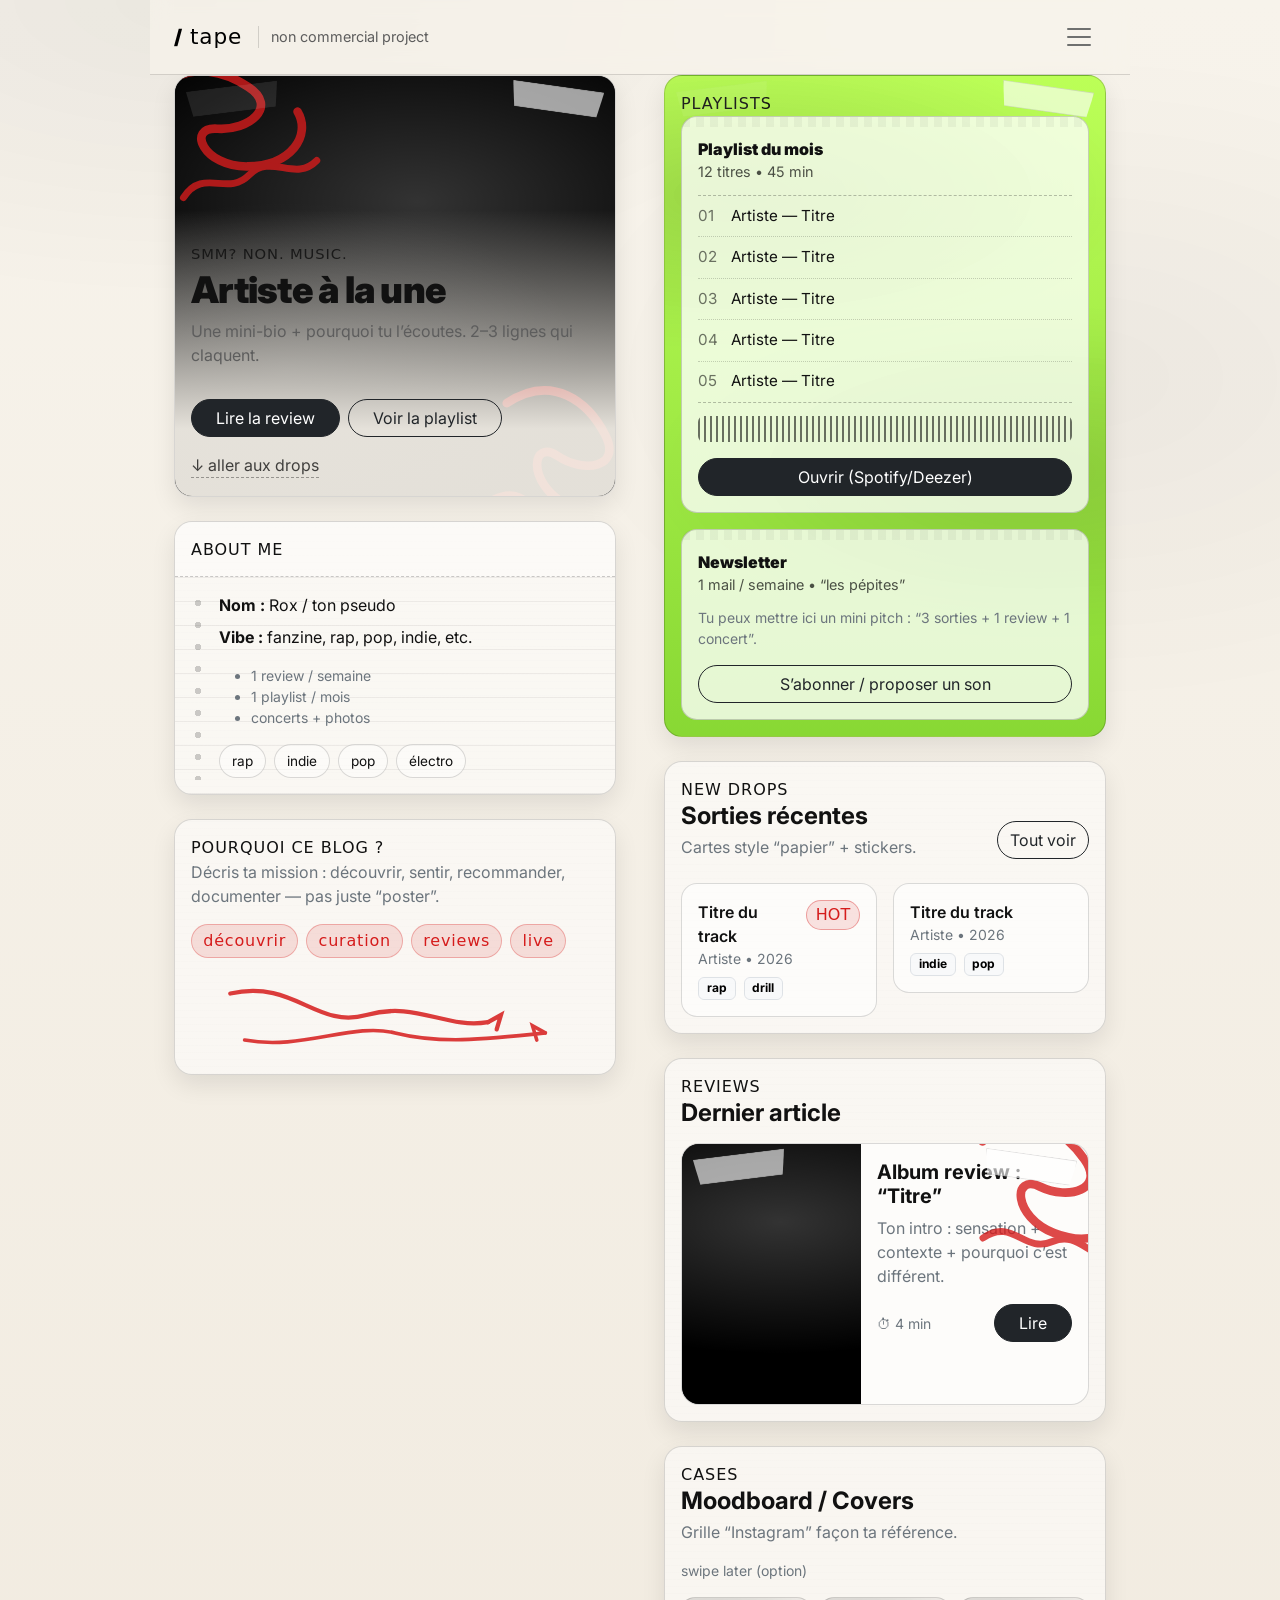
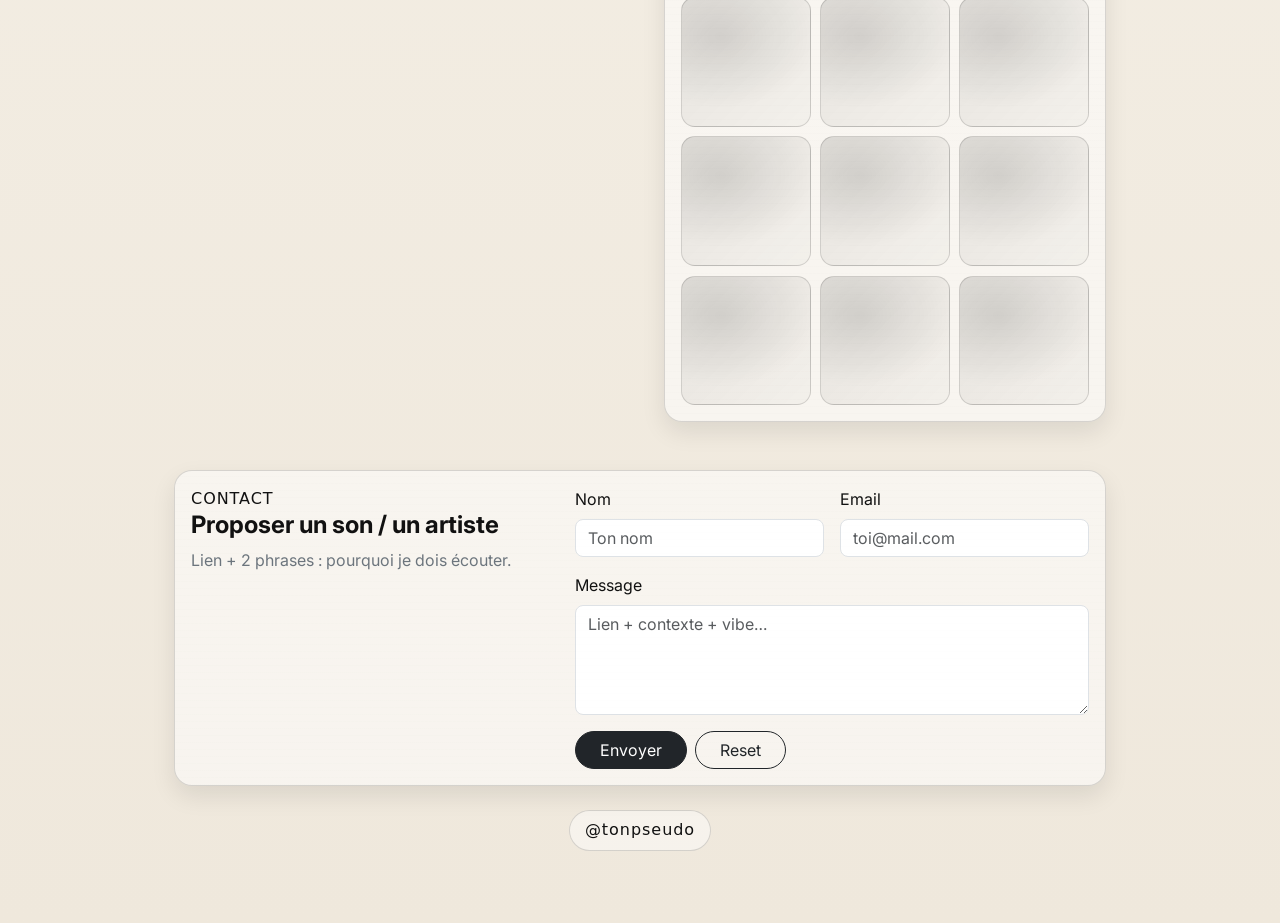
==== index.html @ e7d10980 "first wip" ====
<!doctype html>
<html lang="fr">
<head>
  <meta charset="utf-8" />
  <meta name="viewport" content="width=device-width, initial-scale=1" />
  <title>TAPE ZINE — blog musique</title>


  <link href="https://cdn.jsdelivr.net/npm/bootstrap@5.3.3/dist/css/bootstrap.min.css" rel="stylesheet">

 
  <link rel="preconnect" href="https://fonts.googleapis.com">
  <link rel="preconnect" href="https://fonts.gstatic.com" crossorigin>
  <link href="https://fonts.googleapis.com/css2?family=Permanent+Marker&family=Inter:wght@300;400;600;800&display=swap" rel="stylesheet">


  <link rel="stylesheet" href="project.css" />
</head>

<body class="zine-bg">

  <div class="taplink-wrap mx-auto">


    <header class="zine-top sticky-top">
      <nav class="navbar py-3">
        <div class="container-fluid px-3 px-md-4">
          <a class="navbar-brand d-flex align-items-center gap-2" href="#">
            <span class="brand-slash">/</span>
            <span class="brand-name">tape</span>
            <span class="brand-sub d-none d-md-inline">non commercial project</span>
          </a>

          <button class="navbar-toggler border-0 zine-burger" type="button"
                  data-bs-toggle="offcanvas" data-bs-target="#navDrawer" aria-controls="navDrawer">
            <span class="navbar-toggler-icon"></span>
          </button>

          <div class="offcanvas offcanvas-end" tabindex="-1" id="navDrawer" aria-labelledby="navDrawerLabel">
            <div class="offcanvas-header">
              <h5 class="offcanvas-title" id="navDrawerLabel">Menu</h5>
              <button type="button" class="btn-close" data-bs-dismiss="offcanvas" aria-label="Fermer"></button>
            </div>
            <div class="offcanvas-body">
              <div class="d-grid gap-2">
                <a class="btn btn-outline-dark rounded-pill" href="#drops" data-bs-dismiss="offcanvas">Drops</a>
                <a class="btn btn-outline-dark rounded-pill" href="#reviews" data-bs-dismiss="offcanvas">Reviews</a>
                <a class="btn btn-outline-dark rounded-pill" href="#playlists" data-bs-dismiss="offcanvas">Playlists</a>
                <a class="btn btn-outline-dark rounded-pill" href="#cases" data-bs-dismiss="offcanvas">Cases</a>
                <a class="btn btn-dark rounded-pill" href="#contact" data-bs-dismiss="offcanvas">Contact</a>
              </div>
            </div>
          </div>

        </div>
      </nav>
    </header>

    <main class="px-3 px-md-4 pb-4 pb-md-5">

      <div class="row g-4 g-md-5">
   
        <div class="col-lg-6">

     
          <section class="zcard poster taped reveal">
            <div class="poster-media">
              <!-- OPTION A : mets une vraie image (décommente et place ton fichier)
              <img src="assets/featured.jpg" alt="Artiste à la une" class="poster-img">
              -->
              <!-- OPTION B : placeholder stylé (par défaut) -->
              <div class="poster-placeholder"></div>

              <div class="poster-scribble s1" aria-hidden="true"></div>
              <div class="poster-scribble s2" aria-hidden="true"></div>
            </div>

            <div class="poster-overlay">
              <div class="marker small">SMM? non. MUSIC.</div>
              <h1 class="title">Artiste à la une</h1>

              <p class="desc">
                Une mini-bio + pourquoi tu l’écoutes. 2–3 lignes qui claquent.
              </p>

              <div class="d-flex gap-2 flex-wrap mt-3">
                <a class="btn btn-dark rounded-pill px-4" href="#reviews">Lire la review</a>
                <a class="btn btn-outline-dark rounded-pill px-4" href="#playlists">Voir la playlist</a>
              </div>

              <a class="mini-btn mt-3" href="#drops">↓ aller aux drops</a>
            </div>
          </section>

          <section class="zcard notebook reveal delay-1 mt-4">
            <div class="notebook-title">
              <span class="marker">ABOUT ME</span>
            </div>

            <div class="notebook-page">
              <div class="notebook-spiral" aria-hidden="true"></div>

              <div class="notebook-content">
                <p class="mb-2"><span class="k">Nom :</span> Rox / ton pseudo</p>
                <p class="mb-3"><span class="k">Vibe :</span> fanzine, rap, pop, indie, etc.</p>

                <ul class="small text-secondary mb-3">
                  <li>1 review / semaine</li>
                  <li>1 playlist / mois</li>
                  <li>concerts + photos</li>
                </ul>

                <div class="d-flex flex-wrap gap-2">
                  <span class="chip">rap</span>
                  <span class="chip">indie</span>
                  <span class="chip">pop</span>
                  <span class="chip">électro</span>
                </div>
              </div>
            </div>
          </section>

    
          <section class="zcard why reveal delay-2 mt-4">
            <div class="marker">Pourquoi ce blog ?</div>
            <p class="text-secondary mb-3">
              Décris ta mission : découvrir, sentir, recommander, documenter — pas juste “poster”.
            </p>

            <div class="why-badges">
              <span class="why-pill">découvrir</span>
              <span class="why-pill">curation</span>
              <span class="why-pill">reviews</span>
              <span class="why-pill">live</span>
            </div>

            <div class="why-arrows" aria-hidden="true"></div>
          </section>

        </div>

        <!-- RIGHT COLUMN -->
        <div class="col-lg-6">

          <!-- GREEN crumple with receipts -->
          <section id="playlists" class="zcard green taped reveal">
            <div class="marker">PLAYLISTS</div>

            <div class="receipt lift">
              <div class="receipt-top">
                <div class="receipt-title">Playlist du mois</div>
                <div class="receipt-sub">12 titres • 45 min</div>
              </div>

              <ol class="receipt-list">
                <li><span>01</span><span>Artiste — Titre</span></li>
                <li><span>02</span><span>Artiste — Titre</span></li>
                <li><span>03</span><span>Artiste — Titre</span></li>
                <li><span>04</span><span>Artiste — Titre</span></li>
                <li><span>05</span><span>Artiste — Titre</span></li>
              </ol>

              <div class="barcode" aria-hidden="true"></div>
              <a class="btn btn-dark rounded-pill w-100 mt-3" href="#">Ouvrir (Spotify/Deezer)</a>
            </div>

            <div class="receipt lift mt-3">
              <div class="receipt-top">
                <div class="receipt-title">Newsletter</div>
                <div class="receipt-sub">1 mail / semaine • “les pépites”</div>
              </div>

              <div class="small text-secondary">
                Tu peux mettre ici un mini pitch : “3 sorties + 1 review + 1 concert”.
              </div>

              <div class="d-grid mt-3">
                <a class="btn btn-outline-dark rounded-pill" href="#contact">S’abonner / proposer un son</a>
              </div>
            </div>
          </section>

          <!-- DROPS -->
          <section id="drops" class="zcard reveal delay-1 mt-4">
            <div class="d-flex align-items-end justify-content-between gap-3 flex-wrap">
              <div>
                <div class="marker">NEW DROPS</div>
                <h2 class="h4 fw-bold mb-1">Sorties récentes</h2>
                <p class="text-secondary mb-0">Cartes style “papier” + stickers.</p>
              </div>
              <a class="btn btn-outline-dark rounded-pill" href="#">Tout voir</a>
            </div>

            <div class="row g-3 mt-2">
              <div class="col-md-6">
                <article class="paper lift">
                  <div class="paper-body">
                    <div class="d-flex justify-content-between align-items-start gap-2">
                      <div>
                        <div class="fw-semibold">Titre du track</div>
                        <div class="small text-secondary">Artiste • 2026</div>
                      </div>
                      <span class="sticker">HOT</span>
                    </div>
                    <div class="d-flex gap-2 flex-wrap mt-2">
                      <span class="badge text-bg-light border">rap</span>
                      <span class="badge text-bg-light border">drill</span>
                    </div>
                  </div>
                </article>
              </div>

              <div class="col-md-6">
                <article class="paper lift">
                  <div class="paper-body">
                    <div class="fw-semibold">Titre du track</div>
                    <div class="small text-secondary">Artiste • 2026</div>
                    <div class="d-flex gap-2 flex-wrap mt-2">
                      <span class="badge text-bg-light border">indie</span>
                      <span class="badge text-bg-light border">pop</span>
                    </div>
                  </div>
                </article>
              </div>
            </div>
          </section>

          <!-- REVIEWS -->
          <section id="reviews" class="zcard reveal delay-2 mt-4">
            <div class="marker">REVIEWS</div>
            <h2 class="h4 fw-bold mb-3">Dernier article</h2>

            <article class="post lift taped">
              <div class="post-grid">
                <div class="post-cover">
                  <!-- Option image :
                  <img src="assets/post1.jpg" class="w-100 h-100 object-fit-cover" alt="Pochette">
                  -->
                  <div class="post-placeholder"></div>
                </div>
                <div class="post-content">
                  <h3 class="h5 fw-bold mb-2">Album review : “Titre”</h3>
                  <p class="text-secondary mb-3">
                    Ton intro : sensation + contexte + pourquoi c’est différent.
                  </p>
                  <div class="d-flex justify-content-between align-items-center flex-wrap gap-2">
                    <span class="small text-secondary">⏱ 4 min</span>
                    <a class="btn btn-dark rounded-pill px-4" href="#">Lire</a>
                  </div>
                </div>
              </div>

              <div class="poster-scribble s3" aria-hidden="true"></div>
            </article>
          </section>

          <!-- LES CASES (grid like taplink) -->
          <section id="cases" class="zcard reveal delay-2 mt-4">
            <div class="d-flex align-items-end justify-content-between gap-3 flex-wrap">
              <div>
                <div class="marker">CASES</div>
                <h2 class="h4 fw-bold mb-1">Moodboard / Covers</h2>
                <p class="text-secondary mb-0">Grille “Instagram” façon ta référence.</p>
              </div>
              <span class="small text-secondary">swipe later (option)</span>
            </div>

            <div class="cases-grid mt-3">
              <div class="case-tile"></div><div class="case-tile"></div><div class="case-tile"></div>
              <div class="case-tile"></div><div class="case-tile"></div><div class="case-tile"></div>
              <div class="case-tile"></div><div class="case-tile"></div><div class="case-tile"></div>
            </div>
          </section>

        </div>
      </div>

      <!-- LE CONTACT -->
      <section id="contact" class="zcard reveal delay-2 mt-4 mt-md-5">
        <div class="row g-4 align-items-start">
          <div class="col-lg-5">
            <div class="marker">CONTACT</div>
            <h2 class="h4 fw-bold mb-2">Proposer un son / un artiste</h2>
            <p class="text-secondary mb-0">Lien + 2 phrases : pourquoi je dois écouter.</p>
          </div>

          <div class="col-lg-7">
            <form class="row g-3">
              <div class="col-md-6">
                <label class="form-label">Nom</label>
                <input class="form-control rounded-3" type="text" placeholder="Ton nom">
              </div>
              <div class="col-md-6">
                <label class="form-label">Email</label>
                <input class="form-control rounded-3" type="email" placeholder="toi@mail.com">
              </div>
              <div class="col-12">
                <label class="form-label">Message</label>
                <textarea class="form-control rounded-3" rows="4" placeholder="Lien + contexte + vibe…"></textarea>
              </div>
              <div class="col-12 d-flex gap-2 flex-wrap">
                <button type="button" class="btn btn-dark rounded-pill px-4">Envoyer</button>
                <button type="reset" class="btn btn-outline-dark rounded-pill px-4">Reset</button>
              </div>
            </form>
          </div>
        </div>
      </section>

      <footer class="py-4 text-center">
        <div class="handle">@tonpseudo</div>
      </footer>

    </main>
  </div>

  <script src="https://cdn.jsdelivr.net/npm/bootstrap@5.3.3/dist/js/bootstrap.bundle.min.js"></script>
</body>
</html>
---- project.css ----
:root{
  --ink:#111;
  --muted:#5d5d5d;
  --paper:#f7f3eb;
  --paper2:#efe8dc;
  --line: rgba(0,0,0,.14);

  --red:#d51c1c;
  --green1:#b8ff4f;
  --green2:#82d62a;

  --radius: 18px;
  --shadow: 0 18px 45px rgba(0,0,0,.12);
  --shadowSoft: 0 10px 25px rgba(0,0,0,.09);
}

*{ box-sizing:border-box; }

.zine-bg{
  font-family: Inter, system-ui, -apple-system, Segoe UI, Roboto, Arial, sans-serif;
  color: var(--ink);
  background:
    radial-gradient(1100px 500px at 15% 0%, rgba(0,0,0,.05), transparent 60%),
    radial-gradient(900px 550px at 85% 15%, rgba(0,0,0,.04), transparent 60%),
    linear-gradient(180deg, var(--paper), var(--paper2));
}

.taplink-wrap{
  max-width: 980px;
  min-height: 100vh;
}

.zine-top{
  background: rgba(247,243,235,.72);
  backdrop-filter: blur(10px);
  border-bottom: 1px solid var(--line);
}

.brand-slash{ font-weight: 900; }
.brand-name{
  font-family: "Permanent Marker", system-ui;
  font-size: 1.35rem;
  letter-spacing: .04em;
}
.brand-sub{
  color: var(--muted);
  font-size: .9rem;
  border-left: 1px solid var(--line);
  padding-left: .75rem;
  margin-left: .5rem;
}

/* Burger plus "graphique" */
.zine-burger{
  opacity: .85;
  transition: transform .2s ease, opacity .2s ease;
}
.zine-burger:hover{ transform: rotate(-2deg); opacity: 1; }

.marker{
  font-family: "Permanent Marker", system-ui;
  letter-spacing: .06em;
  text-transform: uppercase;
}
.marker.small{ font-size: .92rem; opacity: .85; }

.title{
  font-weight: 900;
  letter-spacing: -.02em;
  margin: .2rem 0 .4rem;
}
.desc{ color: var(--muted); max-width: 42ch; }

/* CARD base */
.zcard{
  position: relative;
  border: 1px solid var(--line);
  border-radius: var(--radius);
  background: rgba(255,255,255,.52);
  box-shadow: var(--shadowSoft);
  overflow: hidden;
  padding: 1rem;
}

/* Subtle print lines */
.zcard::before{
  content:"";
  position:absolute; inset:0;
  background:
    repeating-linear-gradient(0deg, rgba(0,0,0,.03) 0 1px, transparent 1px 7px);
  opacity:.16;
  pointer-events:none;
}

/* Tape */
.taped{ position: relative; }
.taped::before,
.taped::after{
  content:"";
  position:absolute;
  width: 92px; height: 26px;
  top: 10px;
  background: rgba(255,255,255,.62);
  border: 1px solid rgba(0,0,0,.12);
  box-shadow: 0 8px 18px rgba(0,0,0,.10);
  transform: rotate(-7deg);
  clip-path: polygon(0 0, 100% 0, 95% 100%, 5% 100%);
  pointer-events:none;
  z-index: 3;
}
.taped::before{ left: 12px; }
.taped::after{ right: 12px; transform: rotate(8deg); }

/* Hover lift */
.lift{
  transition: transform .25s ease, box-shadow .25s ease;
}
.lift:hover{
  transform: translateY(-6px);
  box-shadow: var(--shadow);
}

/* POSTER */
.poster{
  padding: 0;
}
.poster-media{
  position: relative;
  height: 420px;
  border-bottom: 1px solid var(--line);
  background: #000;
}
.poster-img,
.poster-placeholder{
  width: 100%;
  height: 100%;
  display:block;
}
.poster-img{
  object-fit: cover;
  filter: grayscale(1) contrast(1.05);
}
.poster-placeholder{
  background:
    radial-gradient(600px 320px at 55% 30%, rgba(255,255,255,.20), transparent 60%),
    radial-gradient(500px 280px at 25% 70%, rgba(255,255,255,.12), transparent 60%),
    linear-gradient(135deg, rgba(0,0,0,.9), rgba(0,0,0,.72));
}

/* Overlay text like taplink */
.poster-overlay{
  position: absolute;
  inset: 0;
  padding: 1rem 1rem 1.15rem;
  display: flex;
  flex-direction: column;
  justify-content: flex-end;
  background: linear-gradient(180deg, transparent 32%, rgba(247,243,235,.92) 84%);
}
.poster-overlay .title{ font-size: clamp(1.6rem, 3.2vw, 2.3rem); }
.mini-btn{
  display:inline-block;
  width: fit-content;
  margin-top: .4rem;
  color: rgba(0,0,0,.72);
  text-decoration: none;
  border-bottom: 1px dashed rgba(0,0,0,.35);
}
.mini-btn:hover{ color: #000; }

/* Red scribbles (SVG background) */
.poster-scribble{
  position:absolute;
  width: 190px; height: 190px;
  opacity: .8;
  background-repeat:no-repeat;
  background-size:contain;
  background-image:url("data:image/svg+xml,%3Csvg xmlns='http://www.w3.org/2000/svg' width='220' height='220' viewBox='0 0 220 220'%3E%3Cpath d='M20 70 C60 20 110 40 140 70 C170 100 130 120 95 110 C60 100 70 150 120 160 C170 170 200 140 190 110' fill='none' stroke='%23d51c1c' stroke-width='10' stroke-linecap='round'/%3E%3Cpath d='M40 180 C70 150 90 190 120 170 C150 150 170 190 200 170' fill='none' stroke='%23d51c1c' stroke-width='8' stroke-linecap='round'/%3E%3C/svg%3E");
  animation: floaty 6.2s ease-in-out infinite;
}
.poster-scribble.s1{ top:-45px; left:-40px; transform: rotate(-12deg); }
.poster-scribble.s2{ bottom:-60px; right:-50px; transform: rotate(18deg); animation-duration: 7.1s; }
.poster-scribble.s3{ top:-50px; right:-60px; transform: rotate(10deg); animation-duration: 6.6s; }

@keyframes floaty{
  0%,100%{ transform: translateY(0) rotate(10deg); }
  50%{ transform: translateY(-10px) rotate(10deg); }
}

/* NOTEBOOK */
.notebook{ padding: 0; }
.notebook-title{
  padding: .9rem 1rem;
  border-bottom: 1px dashed rgba(0,0,0,.20);
  background: rgba(255,255,255,.30);
}
.notebook-page{
  position: relative;
  padding: 1rem;
  background:
    repeating-linear-gradient(0deg, rgba(0,0,0,.06) 0 1px, transparent 1px 24px);
}
.notebook-spiral{
  position:absolute;
  left: 14px;
  top: 14px;
  bottom: 14px;
  width: 18px;
  background:
    radial-gradient(circle at 50% 12px, rgba(0,0,0,.35) 0 3px, transparent 3px 9px) 0 0 / 18px 22px repeat-y;
  opacity: .55;
}
.notebook-content{
  padding-left: 28px;
}
.k{ font-weight: 700; }

.chip{
  display:inline-block;
  padding: .35rem .75rem;
  border-radius: 999px;
  border: 1px solid var(--line);
  background: rgba(255,255,255,.38);
  font-size: .85rem;
}

/* WHY block */
.why{ background: rgba(255,255,255,.52); }
.why-badges{
  display:flex;
  flex-wrap:wrap;
  gap: .5rem;
}
.why-pill{
  font-family: "Permanent Marker", system-ui;
  letter-spacing: .05em;
  background: rgba(213,28,28,.12);
  border: 1px solid rgba(213,28,28,.28);
  color: var(--red);
  padding: .25rem .7rem;
  border-radius: 999px;
}
.why-arrows{
  margin-top: .9rem;
  height: 86px;
  background:
    url("data:image/svg+xml,%3Csvg xmlns='http://www.w3.org/2000/svg' width='500' height='120' viewBox='0 0 500 120'%3E%3Cpath d='M20 30 C110 10 140 80 210 60 C280 40 320 80 380 70' fill='none' stroke='%23d51c1c' stroke-width='6' stroke-linecap='round'/%3E%3Cpath d='M380 70 l18 -10 l-6 20' fill='none' stroke='%23d51c1c' stroke-width='6' stroke-linecap='round'/%3E%3Cpath d='M40 95 C120 110 190 70 250 85 C310 100 370 95 460 85' fill='none' stroke='%23d51c1c' stroke-width='5' stroke-linecap='round'/%3E%3Cpath d='M460 85 l-18 -10 l6 20' fill='none' stroke='%23d51c1c' stroke-width='5' stroke-linecap='round'/%3E%3C/svg%3E") center/contain no-repeat;
  opacity: .85;
}

/* GREEN section */
.green{
  background:
    radial-gradient(650px 260px at 18% 18%, rgba(0,0,0,.14), transparent 60%),
    radial-gradient(650px 280px at 85% 60%, rgba(0,0,0,.12), transparent 60%),
    linear-gradient(180deg, rgba(184,255,79,.95), rgba(130,214,42,.95));
  border-color: rgba(0,0,0,.18);
}
.green::before{ opacity: .10; }

/* Receipts */
.receipt{
  background: rgba(255,255,255,.78);
  border: 1px solid rgba(0,0,0,.18);
  border-radius: 16px;
  padding: 1rem;
  position: relative;
}
.receipt::before{
  content:"";
  position:absolute; left:0; right:0; top:0;
  height: 10px;
  background: repeating-linear-gradient(90deg, rgba(0,0,0,.12) 0 8px, transparent 8px 14px);
  opacity:.35;
  border-top-left-radius: 16px;
  border-top-right-radius: 16px;
}
.receipt-top{ margin-top: .25rem; }
.receipt-title{ font-weight: 900; }
.receipt-sub{ color: rgba(0,0,0,.68); font-size: .9rem; margin-bottom: .75rem; }

.receipt-list{
  list-style: none;
  padding: 0;
  margin: 0;
  border-top: 1px dashed rgba(0,0,0,.25);
  border-bottom: 1px dashed rgba(0,0,0,.25);
}
.receipt-list li{
  display:flex;
  gap: .8rem;
  padding: .55rem 0;
  font-size: .95rem;
}
.receipt-list li span:first-child{
  width: 2ch;
  color: rgba(0,0,0,.55);
}
.receipt-list li + li{ border-top: 1px dotted rgba(0,0,0,.18); }

.barcode{
  height: 26px;
  margin-top: .8rem;
  border-radius: 6px;
  background: repeating-linear-gradient(90deg, rgba(0,0,0,.85) 0 2px, transparent 2px 6px);
  opacity:.65;
}

/* Paper cards */
.paper{
  border: 1px solid var(--line);
  border-radius: 16px;
  background: rgba(255,255,255,.60);
}
.paper-body{ padding: 1rem; }

.sticker{
  font-family: "Permanent Marker", system-ui;
  background: rgba(213,28,28,.12);
  border: 1px solid rgba(213,28,28,.35);
  color: var(--red);
  padding: .12rem .55rem;
  border-radius: 999px;
}

/* Post */
.post{
  border: 1px solid var(--line);
  border-radius: var(--radius);
  background: rgba(255,255,255,.60);
  overflow:hidden;
  padding: 0;
  position: relative;
}
.post-grid{
  display:grid;
  grid-template-columns: 1fr;
}
.post-cover{
  height: 220px;
  background: #000;
}
.post-placeholder{
  width:100%; height:100%;
  background:
    radial-gradient(500px 220px at 55% 30%, rgba(255,255,255,.20), transparent 60%),
    linear-gradient(135deg, rgba(0,0,0,.88), rgba(0,0,0,.70));
}
.post-content{ padding: 1rem; }

@media (min-width: 768px){
  .post-grid{ grid-template-columns: 44% 56%; }
  .post-cover{ height: auto; min-height: 260px; }
}

/* Cases grid */
.cases-grid{
  display:grid;
  grid-template-columns: repeat(3, 1fr);
  gap: .6rem;
}
.case-tile{
  aspect-ratio: 1 / 1;
  border-radius: 14px;
  border: 1px solid var(--line);
  background:
    radial-gradient(160px 120px at 30% 30%, rgba(0,0,0,.10), transparent 60%),
    linear-gradient(135deg, rgba(0,0,0,.08), rgba(0,0,0,.02));
  transition: transform .25s ease, box-shadow .25s ease;
}
.case-tile:hover{
  transform: translateY(-4px) rotate(-.4deg);
  box-shadow: var(--shadowSoft);
}

/* Handle */
.handle{
  display:inline-block;
  padding: .45rem .95rem;
  border-radius: 999px;
  border: 1px solid var(--line);
  background: rgba(255,255,255,.45);
  font-family: "Permanent Marker", system-ui;
  letter-spacing: .06em;
}

/* Reveal */
.reveal{
  opacity: 0;
  transform: translateY(14px);
  animation: fadeUp .7s ease forwards;
}
.delay-1{ animation-delay: .12s; }
.delay-2{ animation-delay: .22s; }

@keyframes fadeUp{
  to{ opacity:1; transform: translateY(0); }
}

/* Reduce motion */
@media (prefers-reduced-motion: reduce){
  *{
    animation-duration: .001ms !important;
    animation-iteration-count: 1 !important;
    transition-duration: .001ms !important;
  }
}
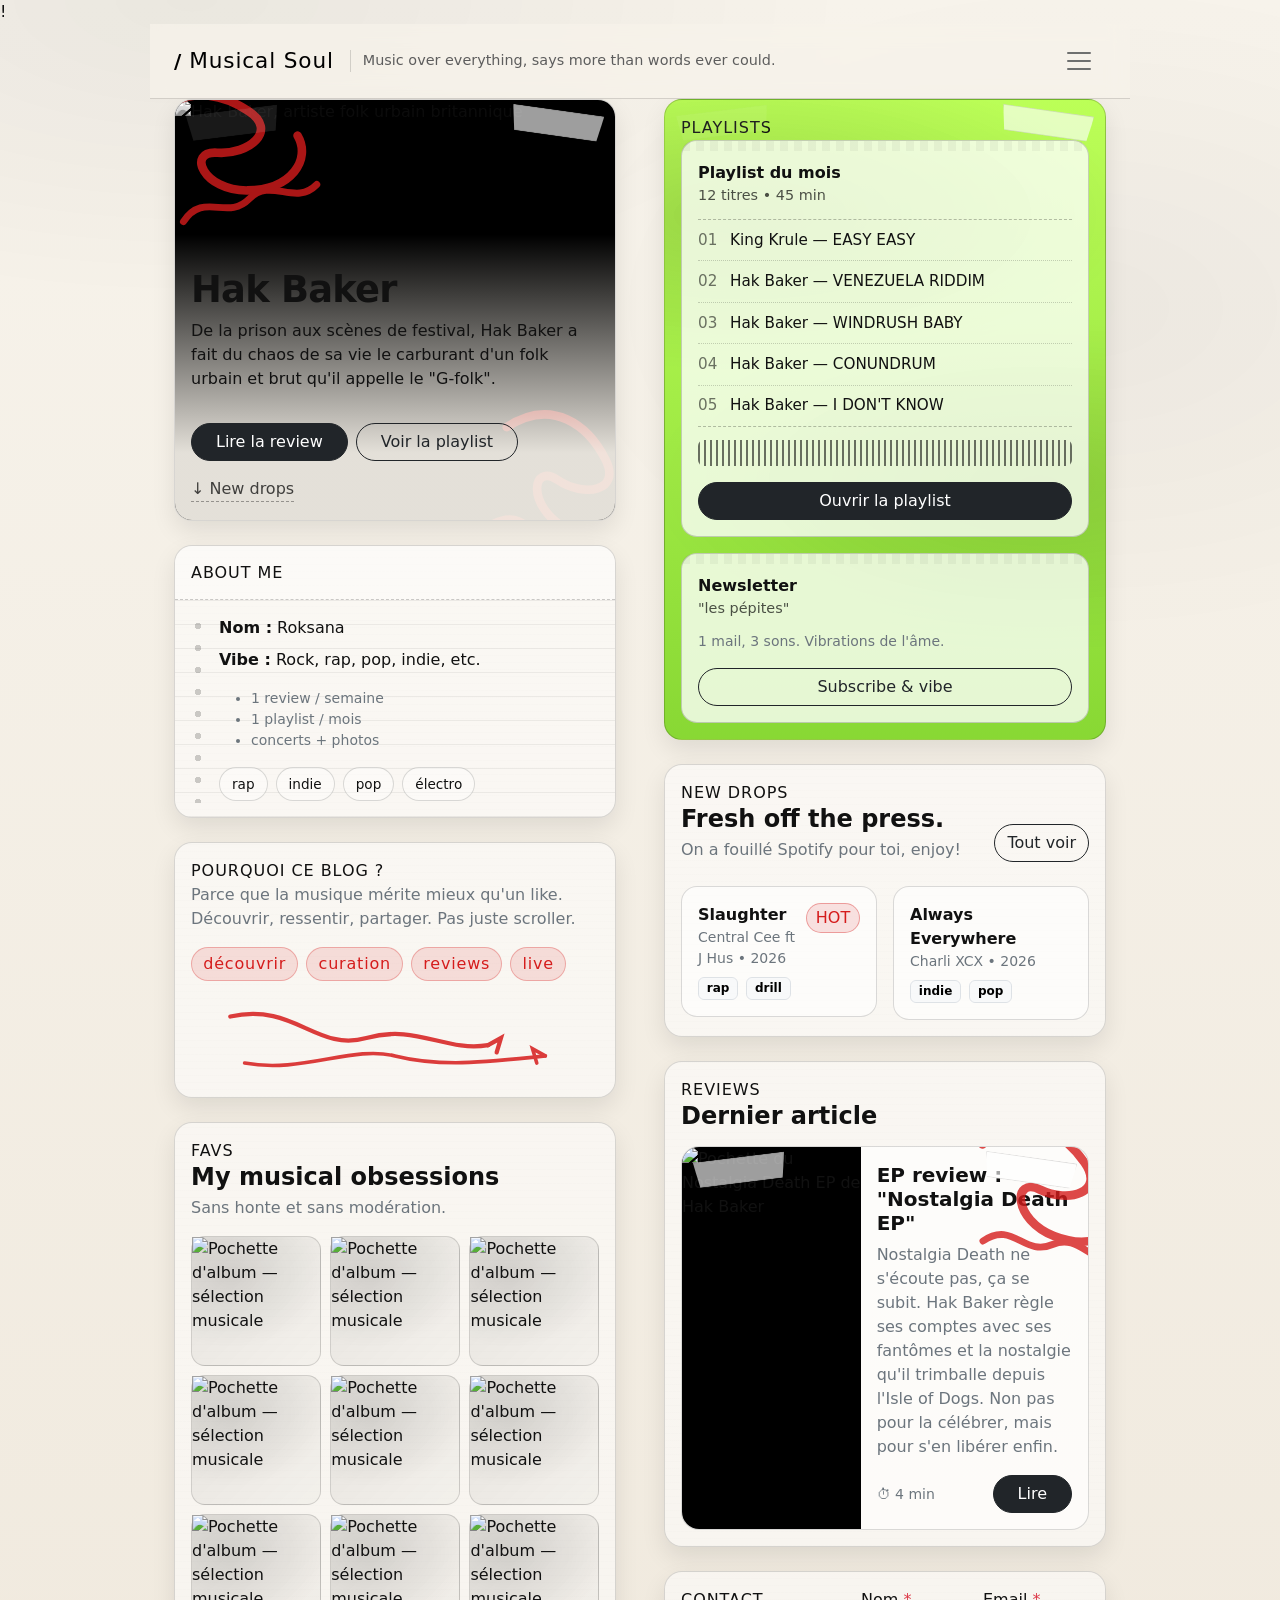
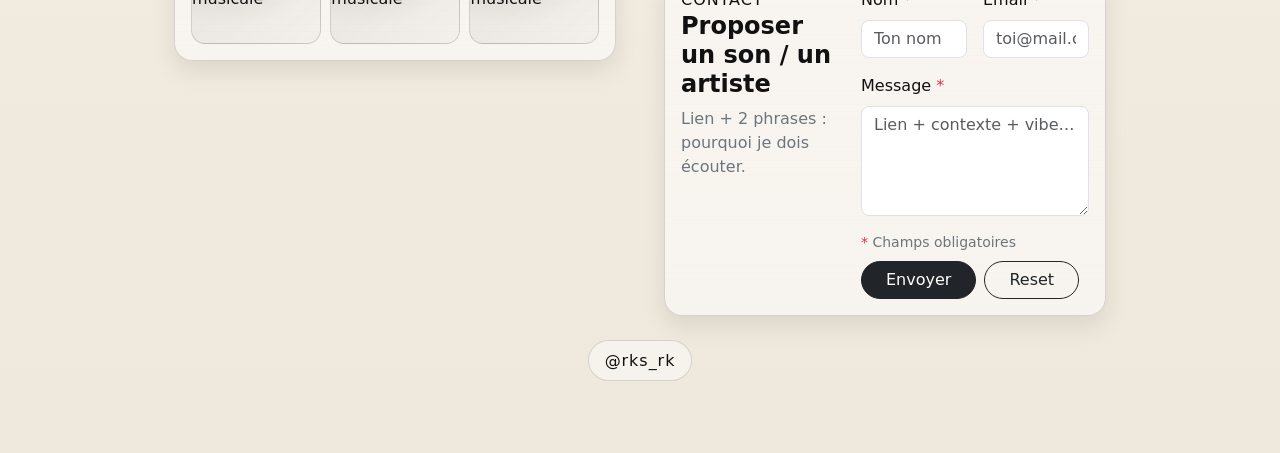
==== commit 4f859cfc: "Update index.html" ====
--- a/index.html
+++ b/index.html
@@ -1,38 +1,42 @@
-<!doctype html>
+
+              <!DOCTYPE html>!
 <html lang="fr">
 <head>
   <meta charset="utf-8" />
   <meta name="viewport" content="width=device-width, initial-scale=1" />
-  <title>TAPE ZINE — blog musique</title>
-
+
+  <title>Musical Soul — blog musique</title>
+  <meta name="description" content="Musical Soul — un blog musique indépendant : reviews, playlists, nouveautés et concerts. Pas de comm', juste des sons." />
+
+  <meta property="og:title" content="Musical Soul — blog musique" />
+  <meta property="og:description" content="Parce que la musique mérite mieux qu'un like." />
+  <meta property="og:type" content="website" />
+  <meta property="og:image" content="img/og-cover.jpg" />
+  <meta property="og:url" content="https://tonpseudo.github.io/tape-zine/" />
 
   <link href="https://cdn.jsdelivr.net/npm/bootstrap@5.3.3/dist/css/bootstrap.min.css" rel="stylesheet">
-
- 
   <link rel="preconnect" href="https://fonts.googleapis.com">
   <link rel="preconnect" href="https://fonts.gstatic.com" crossorigin>
-  <link href="https://fonts.googleapis.com/css2?family=Permanent+Marker&family=Inter:wght@300;400;600;800&display=swap" rel="stylesheet">
-
-
+  <link href="https://fonts.googleapis.com/css2?family=Permanent+Marker&family=IBM+Plex+Sans:wght@300;400;600;700&display=swap" rel="stylesheet">
   <link rel="stylesheet" href="project.css" />
 </head>
 
 <body class="zine-bg">
 
   <div class="taplink-wrap mx-auto">
-
 
     <header class="zine-top sticky-top">
       <nav class="navbar py-3">
         <div class="container-fluid px-3 px-md-4">
-          <a class="navbar-brand d-flex align-items-center gap-2" href="#">
+          <a class="navbar-brand d-flex align-items-center gap-2" href="index.html">
             <span class="brand-slash">/</span>
-            <span class="brand-name">tape</span>
-            <span class="brand-sub d-none d-md-inline">non commercial project</span>
+            <span class="brand-name">Musical Soul</span>
+            <span class="brand-sub d-none d-md-inline">Music over everything, says more than words ever could.</span>
           </a>
 
           <button class="navbar-toggler border-0 zine-burger" type="button"
-                  data-bs-toggle="offcanvas" data-bs-target="#navDrawer" aria-controls="navDrawer">
+                  data-bs-toggle="offcanvas" data-bs-target="#navDrawer" aria-controls="navDrawer"
+                  aria-label="Ouvrir le menu">
             <span class="navbar-toggler-icon"></span>
           </button>
 
@@ -43,11 +47,11 @@
             </div>
             <div class="offcanvas-body">
               <div class="d-grid gap-2">
-                <a class="btn btn-outline-dark rounded-pill" href="#drops" data-bs-dismiss="offcanvas">Drops</a>
+                <a class="btn btn-outline-dark rounded-pill" href="index.html" data-bs-dismiss="offcanvas">Accueil</a>
+                <a class="btn btn-dark rounded-pill" href="index3.html" data-bs-dismiss="offcanvas">Drops</a>
                 <a class="btn btn-outline-dark rounded-pill" href="#reviews" data-bs-dismiss="offcanvas">Reviews</a>
-                <a class="btn btn-outline-dark rounded-pill" href="#playlists" data-bs-dismiss="offcanvas">Playlists</a>
-                <a class="btn btn-outline-dark rounded-pill" href="#cases" data-bs-dismiss="offcanvas">Cases</a>
-                <a class="btn btn-dark rounded-pill" href="#contact" data-bs-dismiss="offcanvas">Contact</a>
+                <a class="btn btn-outline-dark rounded-pill" href="index2.html" data-bs-dismiss="offcanvas">Playlist</a>
+                <a class="btn btn-outline-dark rounded-pill" href="#contact" data-bs-dismiss="offcanvas">Contact</a>
               </div>
             </div>
           </div>
@@ -59,36 +63,27 @@
     <main class="px-3 px-md-4 pb-4 pb-md-5">
 
       <div class="row g-4 g-md-5">
-   
+
+        <!-- Colonne de gauche -->
         <div class="col-lg-6">
 
-     
           <section class="zcard poster taped reveal">
             <div class="poster-media">
-              <!-- OPTION A : mets une vraie image (décommente et place ton fichier)
-              <img src="assets/featured.jpg" alt="Artiste à la une" class="poster-img">
-              -->
-              <!-- OPTION B : placeholder stylé (par défaut) -->
-              <div class="poster-placeholder"></div>
-
+              <img src="img/hak-portrait.jpg" alt="Hak Baker, artiste folk urbain britannique" class="poster-img">
               <div class="poster-scribble s1" aria-hidden="true"></div>
               <div class="poster-scribble s2" aria-hidden="true"></div>
             </div>
 
             <div class="poster-overlay">
-              <div class="marker small">SMM? non. MUSIC.</div>
-              <h1 class="title">Artiste à la une</h1>
-
-              <p class="desc">
-                Une mini-bio + pourquoi tu l’écoutes. 2–3 lignes qui claquent.
+              <h1 class="title">Hak Baker</h1>
+              <p class="poster-desc">
+                De la prison aux scènes de festival, Hak Baker a fait du chaos de sa vie le carburant d'un folk urbain et brut qu'il appelle le "G-folk".
               </p>
-
               <div class="d-flex gap-2 flex-wrap mt-3">
                 <a class="btn btn-dark rounded-pill px-4" href="#reviews">Lire la review</a>
                 <a class="btn btn-outline-dark rounded-pill px-4" href="#playlists">Voir la playlist</a>
               </div>
-
-              <a class="mini-btn mt-3" href="#drops">↓ aller aux drops</a>
+              <a class="mini-btn mt-3" href="#drops">↓ New drops</a>
             </div>
           </section>
 
@@ -96,20 +91,16 @@
             <div class="notebook-title">
               <span class="marker">ABOUT ME</span>
             </div>
-
             <div class="notebook-page">
               <div class="notebook-spiral" aria-hidden="true"></div>
-
               <div class="notebook-content">
-                <p class="mb-2"><span class="k">Nom :</span> Rox / ton pseudo</p>
-                <p class="mb-3"><span class="k">Vibe :</span> fanzine, rap, pop, indie, etc.</p>
-
+                <p class="mb-2"><span class="k">Nom :</span> Roksana</p>
+                <p class="mb-3"><span class="k">Vibe :</span> Rock, rap, pop, indie, etc.</p>
                 <ul class="small text-secondary mb-3">
                   <li>1 review / semaine</li>
                   <li>1 playlist / mois</li>
                   <li>concerts + photos</li>
                 </ul>
-
                 <div class="d-flex flex-wrap gap-2">
                   <span class="chip">rap</span>
                   <span class="chip">indie</span>
@@ -120,62 +111,75 @@
             </div>
           </section>
 
-    
           <section class="zcard why reveal delay-2 mt-4">
             <div class="marker">Pourquoi ce blog ?</div>
             <p class="text-secondary mb-3">
-              Décris ta mission : découvrir, sentir, recommander, documenter — pas juste “poster”.
+              Parce que la musique mérite mieux qu'un like. Découvrir, ressentir, partager. Pas juste scroller.
             </p>
-
             <div class="why-badges">
               <span class="why-pill">découvrir</span>
               <span class="why-pill">curation</span>
               <span class="why-pill">reviews</span>
               <span class="why-pill">live</span>
             </div>
-
             <div class="why-arrows" aria-hidden="true"></div>
           </section>
 
+          <!-- FAVS -->
+          <section id="cases" class="zcard reveal delay-2 mt-4">
+            <div class="d-flex align-items-end justify-content-between gap-3 flex-wrap">
+              <div>
+                <div class="marker">FAVS</div>
+                <h2 class="h4 fw-bold mb-1">My musical obsessions</h2>
+                <p class="text-secondary mb-0">Sans honte et sans modération.</p>
+              </div>
+            </div>
+            <div class="cases-grid mt-3">
+              <div class="case-tile"><img src="img/img.jpg" alt="Pochette d'album — sélection musicale"></div>
+              <div class="case-tile"><img src="img/img1.jpg" alt="Pochette d'album — sélection musicale"></div>
+              <div class="case-tile"><img src="img/img2.jpg" alt="Pochette d'album — sélection musicale"></div>
+              <div class="case-tile"><img src="img/img3.jpg" alt="Pochette d'album — sélection musicale"></div>
+              <div class="case-tile"><img src="img/img4.jpg" alt="Pochette d'album — sélection musicale"></div>
+              <div class="case-tile"><img src="img/img5.jpg" alt="Pochette d'album — sélection musicale"></div>
+              <div class="case-tile"><img src="img/img6.jpg" alt="Pochette d'album — sélection musicale"></div>
+              <div class="case-tile"><img src="img/img10.jpg" alt="Pochette d'album — sélection musicale"></div>
+              <div class="case-tile"><img src="img/img8.jpg" alt="Pochette d'album — sélection musicale"></div>
+            </div>
+          </section>
+
         </div>
 
-        <!-- RIGHT COLUMN -->
+        <!-- Colonne de droite -->
         <div class="col-lg-6">
 
-          <!-- GREEN crumple with receipts -->
           <section id="playlists" class="zcard green taped reveal">
             <div class="marker">PLAYLISTS</div>
-
             <div class="receipt lift">
               <div class="receipt-top">
                 <div class="receipt-title">Playlist du mois</div>
                 <div class="receipt-sub">12 titres • 45 min</div>
               </div>
-
               <ol class="receipt-list">
-                <li><span>01</span><span>Artiste — Titre</span></li>
-                <li><span>02</span><span>Artiste — Titre</span></li>
-                <li><span>03</span><span>Artiste — Titre</span></li>
-                <li><span>04</span><span>Artiste — Titre</span></li>
-                <li><span>05</span><span>Artiste — Titre</span></li>
+                <li><span>01</span><span>King Krule — EASY EASY</span></li>
+                <li><span>02</span><span>Hak Baker — VENEZUELA RIDDIM</span></li>
+                <li><span>03</span><span>Hak Baker — WINDRUSH BABY</span></li>
+                <li><span>04</span><span>Hak Baker — CONUNDRUM</span></li>
+                <li><span>05</span><span>Hak Baker — I DON'T KNOW</span></li>
               </ol>
-
               <div class="barcode" aria-hidden="true"></div>
-              <a class="btn btn-dark rounded-pill w-100 mt-3" href="#">Ouvrir (Spotify/Deezer)</a>
+              <a class="btn btn-dark rounded-pill w-100 mt-3" href="index2.html">Ouvrir la playlist</a>
             </div>
 
             <div class="receipt lift mt-3">
               <div class="receipt-top">
                 <div class="receipt-title">Newsletter</div>
-                <div class="receipt-sub">1 mail / semaine • “les pépites”</div>
-              </div>
-
+                <div class="receipt-sub">"les pépites"</div>
+              </div>
               <div class="small text-secondary">
-                Tu peux mettre ici un mini pitch : “3 sorties + 1 review + 1 concert”.
-              </div>
-
+                1 mail, 3 sons. Vibrations de l'âme.
+              </div>
               <div class="d-grid mt-3">
-                <a class="btn btn-outline-dark rounded-pill" href="#contact">S’abonner / proposer un son</a>
+                <a class="btn btn-outline-dark rounded-pill" href="#contact">Subscribe &amp; vibe</a>
               </div>
             </div>
           </section>
@@ -185,10 +189,10 @@
             <div class="d-flex align-items-end justify-content-between gap-3 flex-wrap">
               <div>
                 <div class="marker">NEW DROPS</div>
-                <h2 class="h4 fw-bold mb-1">Sorties récentes</h2>
-                <p class="text-secondary mb-0">Cartes style “papier” + stickers.</p>
-              </div>
-              <a class="btn btn-outline-dark rounded-pill" href="#">Tout voir</a>
+                <h2 class="h4 fw-bold mb-1">Fresh off the press.</h2>
+                <p class="text-secondary mb-0">On a fouillé Spotify pour toi, enjoy!</p>
+              </div>
+              <a class="btn btn-outline-dark rounded-pill" href="index3.html">Tout voir</a>
             </div>
 
             <div class="row g-3 mt-2">
@@ -197,10 +201,13 @@
                   <div class="paper-body">
                     <div class="d-flex justify-content-between align-items-start gap-2">
                       <div>
-                        <div class="fw-semibold">Titre du track</div>
-                        <div class="small text-secondary">Artiste • 2026</div>
+                        <div class="fw-semibold">Slaughter</div>
+                        <div class="small text-secondary">Central Cee ft J Hus • 2026</div>
                       </div>
-                      <span class="sticker">HOT</span>
+                      <span class="sticker"
+                            data-bs-toggle="tooltip"
+                            data-bs-placement="top"
+                            title="Drop de la semaine sélectionné par la rédac">HOT</span>
                     </div>
                     <div class="d-flex gap-2 flex-wrap mt-2">
                       <span class="badge text-bg-light border">rap</span>
@@ -213,8 +220,8 @@
               <div class="col-md-6">
                 <article class="paper lift">
                   <div class="paper-body">
-                    <div class="fw-semibold">Titre du track</div>
-                    <div class="small text-secondary">Artiste • 2026</div>
+                    <div class="fw-semibold">Always Everywhere</div>
+                    <div class="small text-secondary">Charli XCX • 2026</div>
                     <div class="d-flex gap-2 flex-wrap mt-2">
                       <span class="badge text-bg-light border">indie</span>
                       <span class="badge text-bg-light border">pop</span>
@@ -233,15 +240,12 @@
             <article class="post lift taped">
               <div class="post-grid">
                 <div class="post-cover">
-                  <!-- Option image :
-                  <img src="assets/post1.jpg" class="w-100 h-100 object-fit-cover" alt="Pochette">
-                  -->
-                  <div class="post-placeholder"></div>
+                  <img src="img/post1.jpg" class="w-100 h-100 object-fit-cover" alt="Pochette du Nostalgia Death EP de Hak Baker">
                 </div>
                 <div class="post-content">
-                  <h3 class="h5 fw-bold mb-2">Album review : “Titre”</h3>
+                  <h3 class="h5 fw-bold mb-2">EP review : "Nostalgia Death EP"</h3>
                   <p class="text-secondary mb-3">
-                    Ton intro : sensation + contexte + pourquoi c’est différent.
+                    Nostalgia Death ne s'écoute pas, ça se subit. Hak Baker règle ses comptes avec ses fantômes et la nostalgie qu'il trimballe depuis l'Isle of Dogs. Non pas pour la célébrer, mais pour s'en libérer enfin.
                   </p>
                   <div class="d-flex justify-content-between align-items-center flex-wrap gap-2">
                     <span class="small text-secondary">⏱ 4 min</span>
@@ -249,71 +253,92 @@
                   </div>
                 </div>
               </div>
-
               <div class="poster-scribble s3" aria-hidden="true"></div>
             </article>
           </section>
 
-          <!-- LES CASES (grid like taplink) -->
-          <section id="cases" class="zcard reveal delay-2 mt-4">
-            <div class="d-flex align-items-end justify-content-between gap-3 flex-wrap">
-              <div>
-                <div class="marker">CASES</div>
-                <h2 class="h4 fw-bold mb-1">Moodboard / Covers</h2>
-                <p class="text-secondary mb-0">Grille “Instagram” façon ta référence.</p>
-              </div>
-              <span class="small text-secondary">swipe later (option)</span>
-            </div>
-
-            <div class="cases-grid mt-3">
-              <div class="case-tile"></div><div class="case-tile"></div><div class="case-tile"></div>
-              <div class="case-tile"></div><div class="case-tile"></div><div class="case-tile"></div>
-              <div class="case-tile"></div><div class="case-tile"></div><div class="case-tile"></div>
+          <!-- CONTACT -->
+          <section id="contact" class="zcard reveal delay-2 mt-4">
+            <div class="row g-4 align-items-start">
+              <div class="col-lg-5">
+                <div class="marker">CONTACT</div>
+                <h2 class="h4 fw-bold mb-2">Proposer un son / un artiste</h2>
+                <p class="text-secondary mb-0">Lien + 2 phrases : pourquoi je dois écouter.</p>
+              </div>
+
+              <div class="col-lg-7">
+                <form class="row g-3" novalidate>
+
+                  <div class="col-md-6">
+                    <label class="form-label" for="contact-nom">
+                      Nom <span aria-hidden="true" class="text-danger">*</span>
+                    </label>
+                    <input class="form-control rounded-3" type="text" id="contact-nom" name="nom"
+                      placeholder="Ton nom" required aria-required="true" />
+                    <div class="invalid-feedback">Merci d'indiquer ton nom.</div>
+                  </div>
+
+                  <div class="col-md-6">
+                    <label class="form-label" for="contact-email">
+                      Email <span aria-hidden="true" class="text-danger">*</span>
+                    </label>
+                    <input class="form-control rounded-3" type="email" id="contact-email" name="email"
+                      placeholder="toi@mail.com" required aria-required="true" />
+                    <div class="invalid-feedback">Adresse email invalide ou manquante.</div>
+                  </div>
+
+                  <div class="col-12">
+                    <label class="form-label" for="contact-message">
+                      Message <span aria-hidden="true" class="text-danger">*</span>
+                    </label>
+                    <textarea class="form-control rounded-3" id="contact-message" name="message"
+                      rows="4" placeholder="Lien + contexte + vibe…" required aria-required="true"></textarea>
+                    <div class="invalid-feedback">Le message ne peut pas être vide.</div>
+                  </div>
+
+                  <div class="col-12">
+                    <p class="small text-secondary mb-2">
+                      <span aria-hidden="true" class="text-danger">*</span> Champs obligatoires
+                    </p>
+                    <div class="d-flex gap-2 flex-wrap">
+                      <button type="submit" class="btn btn-dark rounded-pill px-4"
+                        data-bs-toggle="tooltip" data-bs-placement="top"
+                        title="Ton message sera traité sous 48h">
+                        Envoyer
+                      </button>
+                      <button type="reset" class="btn btn-outline-dark rounded-pill px-4">Reset</button>
+                    </div>
+                  </div>
+
+                </form>
+              </div>
             </div>
           </section>
 
         </div>
       </div>
 
-      <!-- LE CONTACT -->
-      <section id="contact" class="zcard reveal delay-2 mt-4 mt-md-5">
-        <div class="row g-4 align-items-start">
-          <div class="col-lg-5">
-            <div class="marker">CONTACT</div>
-            <h2 class="h4 fw-bold mb-2">Proposer un son / un artiste</h2>
-            <p class="text-secondary mb-0">Lien + 2 phrases : pourquoi je dois écouter.</p>
-          </div>
-
-          <div class="col-lg-7">
-            <form class="row g-3">
-              <div class="col-md-6">
-                <label class="form-label">Nom</label>
-                <input class="form-control rounded-3" type="text" placeholder="Ton nom">
-              </div>
-              <div class="col-md-6">
-                <label class="form-label">Email</label>
-                <input class="form-control rounded-3" type="email" placeholder="toi@mail.com">
-              </div>
-              <div class="col-12">
-                <label class="form-label">Message</label>
-                <textarea class="form-control rounded-3" rows="4" placeholder="Lien + contexte + vibe…"></textarea>
-              </div>
-              <div class="col-12 d-flex gap-2 flex-wrap">
-                <button type="button" class="btn btn-dark rounded-pill px-4">Envoyer</button>
-                <button type="reset" class="btn btn-outline-dark rounded-pill px-4">Reset</button>
-              </div>
-            </form>
-          </div>
-        </div>
-      </section>
-
       <footer class="py-4 text-center">
-        <div class="handle">@tonpseudo</div>
+        <div class="handle">@rks_rk</div>
       </footer>
 
     </main>
   </div>
 
   <script src="https://cdn.jsdelivr.net/npm/bootstrap@5.3.3/dist/js/bootstrap.bundle.min.js"></script>
+  <script>
+    const tooltipEls = document.querySelectorAll('[data-bs-toggle="tooltip"]');
+    tooltipEls.forEach(el => new bootstrap.Tooltip(el));
+
+    const form = document.querySelector('form');
+    form.addEventListener('submit', function (e) {
+      if (!form.checkValidity()) {
+        e.preventDefault();
+        e.stopPropagation();
+      }
+      form.classList.add('was-validated');
+    });
+  </script>
+
 </body>
 </html>
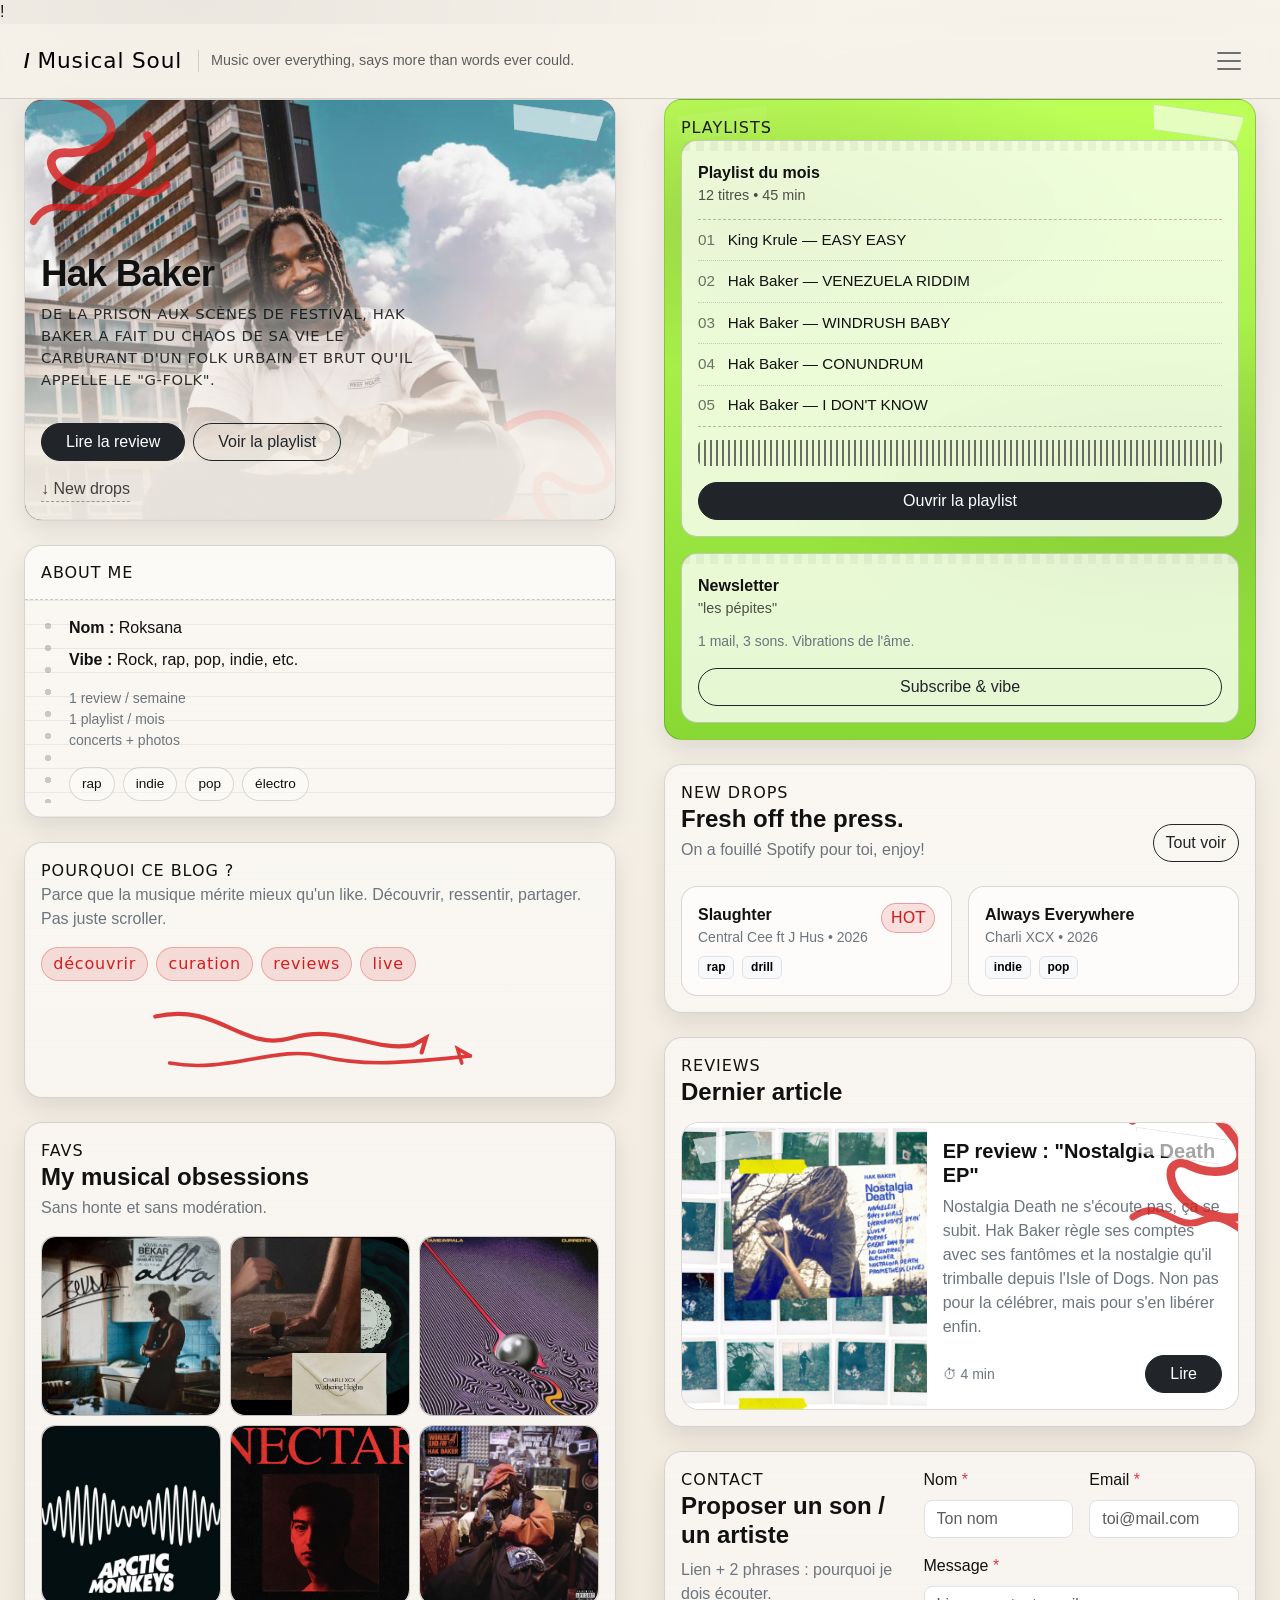
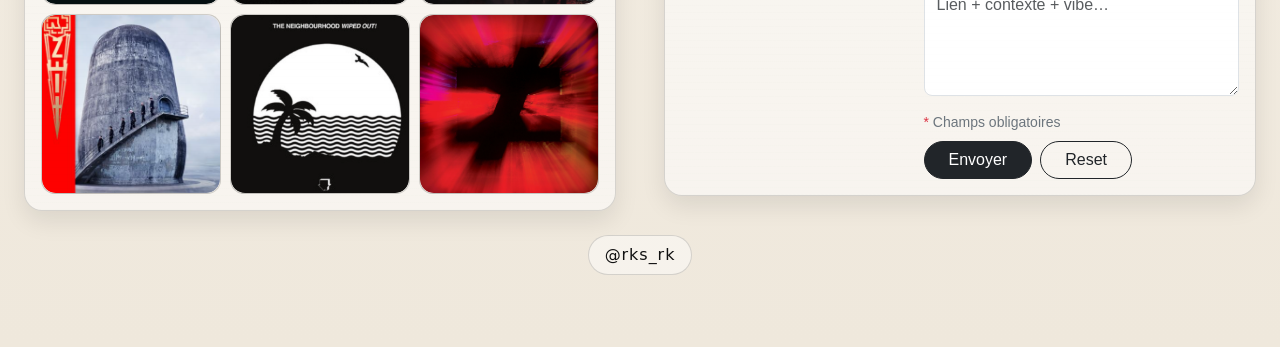
==== commit 5b8188e3: "Update index.html" ====
--- a/index.html
+++ b/index.html
@@ -69,7 +69,7 @@
 
           <section class="zcard poster taped reveal">
             <div class="poster-media">
-              <img src="img/hak-portrait.jpg" alt="Hak Baker, artiste folk urbain britannique" class="poster-img">
+              <img src="hak-portrait.jpg" alt="Hak Baker, artiste folk urbain britannique" class="poster-img">
               <div class="poster-scribble s1" aria-hidden="true"></div>
               <div class="poster-scribble s2" aria-hidden="true"></div>
             </div>
@@ -135,15 +135,15 @@
               </div>
             </div>
             <div class="cases-grid mt-3">
-              <div class="case-tile"><img src="img/img.jpg" alt="Pochette d'album — sélection musicale"></div>
-              <div class="case-tile"><img src="img/img1.jpg" alt="Pochette d'album — sélection musicale"></div>
-              <div class="case-tile"><img src="img/img2.jpg" alt="Pochette d'album — sélection musicale"></div>
-              <div class="case-tile"><img src="img/img3.jpg" alt="Pochette d'album — sélection musicale"></div>
-              <div class="case-tile"><img src="img/img4.jpg" alt="Pochette d'album — sélection musicale"></div>
-              <div class="case-tile"><img src="img/img5.jpg" alt="Pochette d'album — sélection musicale"></div>
-              <div class="case-tile"><img src="img/img6.jpg" alt="Pochette d'album — sélection musicale"></div>
-              <div class="case-tile"><img src="img/img10.jpg" alt="Pochette d'album — sélection musicale"></div>
-              <div class="case-tile"><img src="img/img8.jpg" alt="Pochette d'album — sélection musicale"></div>
+              <div class="case-tile"><img src="img.jpg" alt="Pochette d'album — sélection musicale"></div>
+              <div class="case-tile"><img src="img1.jpg" alt="Pochette d'album — sélection musicale"></div>
+              <div class="case-tile"><img src="img2.jpg" alt="Pochette d'album — sélection musicale"></div>
+              <div class="case-tile"><img src="img3.jpg" alt="Pochette d'album — sélection musicale"></div>
+              <div class="case-tile"><img src="img4.jpg" alt="Pochette d'album — sélection musicale"></div>
+              <div class="case-tile"><img src="img5.jpg" alt="Pochette d'album — sélection musicale"></div>
+              <div class="case-tile"><img src="img6.jpg" alt="Pochette d'album — sélection musicale"></div>
+              <div class="case-tile"><img src="img10.jpg" alt="Pochette d'album — sélection musicale"></div>
+              <div class="case-tile"><img src="img8.jpg" alt="Pochette d'album — sélection musicale"></div>
             </div>
           </section>
 
@@ -240,7 +240,7 @@
             <article class="post lift taped">
               <div class="post-grid">
                 <div class="post-cover">
-                  <img src="img/post1.jpg" class="w-100 h-100 object-fit-cover" alt="Pochette du Nostalgia Death EP de Hak Baker">
+                  <img src="post1.jpg" class="w-100 h-100 object-fit-cover" alt="Pochette du Nostalgia Death EP de Hak Baker">
                 </div>
                 <div class="post-content">
                   <h3 class="h5 fw-bold mb-2">EP review : "Nostalgia Death EP"</h3>
--- a/project.css
+++ b/project.css
@@ -14,10 +14,11 @@
   --shadowSoft: 0 10px 25px rgba(0,0,0,.09);
 }
 
-*{ box-sizing:border-box; }
+*{ box-sizing:border-box; margin:0; padding:0; }
 
 .zine-bg{
-  font-family: Inter, system-ui, -apple-system, Segoe UI, Roboto, Arial, sans-serif;
+  font-family: 'IBM Plex Sans', sans-serif;
+  font-size: 1rem;
   color: var(--ink);
   background:
     radial-gradient(1100px 500px at 15% 0%, rgba(0,0,0,.05), transparent 60%),
@@ -25,9 +26,14 @@
     linear-gradient(180deg, var(--paper), var(--paper2));
 }
 
+body {
+  overflow-x: hidden;
+}
+
 .taplink-wrap{
-  max-width: 980px;
+  width: 100%;
   min-height: 100vh;
+  overflow-x: hidden;
 }
 
 .zine-top{
@@ -50,7 +56,6 @@
   margin-left: .5rem;
 }
 
-/* Burger plus "graphique" */
 .zine-burger{
   opacity: .85;
   transition: transform .2s ease, opacity .2s ease;
@@ -69,9 +74,19 @@
   letter-spacing: -.02em;
   margin: .2rem 0 .4rem;
 }
+
+
+.playlist-title,
+.drops-title {
+  font-weight: 900;
+  letter-spacing: -.02em;
+  margin: .2rem 0 .4rem;
+  font-size: clamp(2rem, 4vw, 3rem);
+}
+
 .desc{ color: var(--muted); max-width: 42ch; }
 
-/* CARD base */
+
 .zcard{
   position: relative;
   border: 1px solid var(--line);
@@ -82,7 +97,6 @@
   padding: 1rem;
 }
 
-/* Subtle print lines */
 .zcard::before{
   content:"";
   position:absolute; inset:0;
@@ -92,7 +106,7 @@
   pointer-events:none;
 }
 
-/* Tape */
+
 .taped{ position: relative; }
 .taped::before,
 .taped::after{
@@ -111,7 +125,7 @@
 .taped::before{ left: 12px; }
 .taped::after{ right: 12px; transform: rotate(8deg); }
 
-/* Hover lift */
+
 .lift{
   transition: transform .25s ease, box-shadow .25s ease;
 }
@@ -120,10 +134,8 @@
   box-shadow: var(--shadow);
 }
 
-/* POSTER */
-.poster{
-  padding: 0;
-}
+
+.poster{ padding: 0; }
 .poster-media{
   position: relative;
   height: 420px;
@@ -138,7 +150,7 @@
 }
 .poster-img{
   object-fit: cover;
-  filter: grayscale(1) contrast(1.05);
+  filter: none;
 }
 .poster-placeholder{
   background:
@@ -147,7 +159,6 @@
     linear-gradient(135deg, rgba(0,0,0,.9), rgba(0,0,0,.72));
 }
 
-/* Overlay text like taplink */
 .poster-overlay{
   position: absolute;
   inset: 0;
@@ -158,6 +169,22 @@
   background: linear-gradient(180deg, transparent 32%, rgba(247,243,235,.92) 84%);
 }
 .poster-overlay .title{ font-size: clamp(1.6rem, 3.2vw, 2.3rem); }
+
+.poster-overlay .title {
+  color: #111;
+  text-shadow: 0 2px 12px rgba(255,255,255,.95), 0 0 20px rgba(255,255,255,.8);
+}
+.poster-desc {
+  color: #111;
+  font-family: "Permanent Marker", system-ui;
+  letter-spacing: .04em;
+  text-transform: uppercase;
+  font-size: .92rem;
+  opacity: .85;
+  text-shadow: 0 1px 8px rgba(255,255,255,.95), 0 0 15px rgba(255,255,255,.8);
+  max-width: 42ch;
+}
+
 .mini-btn{
   display:inline-block;
   width: fit-content;
@@ -168,7 +195,7 @@
 }
 .mini-btn:hover{ color: #000; }
 
-/* Red scribbles (SVG background) */
+
 .poster-scribble{
   position:absolute;
   width: 190px; height: 190px;
@@ -187,7 +214,7 @@
   50%{ transform: translateY(-10px) rotate(10deg); }
 }
 
-/* NOTEBOOK */
+
 .notebook{ padding: 0; }
 .notebook-title{
   padding: .9rem 1rem;
@@ -213,6 +240,10 @@
 .notebook-content{
   padding-left: 28px;
 }
+.notebook-content ul{
+  list-style: none;
+  padding-left: 0;
+}
 .k{ font-weight: 700; }
 
 .chip{
@@ -224,7 +255,7 @@
   font-size: .85rem;
 }
 
-/* WHY block */
+
 .why{ background: rgba(255,255,255,.52); }
 .why-badges{
   display:flex;
@@ -248,7 +279,7 @@
   opacity: .85;
 }
 
-/* GREEN section */
+
 .green{
   background:
     radial-gradient(650px 260px at 18% 18%, rgba(0,0,0,.14), transparent 60%),
@@ -258,7 +289,7 @@
 }
 .green::before{ opacity: .10; }
 
-/* Receipts */
+
 .receipt{
   background: rgba(255,255,255,.78);
   border: 1px solid rgba(0,0,0,.18);
@@ -279,6 +310,27 @@
 .receipt-title{ font-weight: 900; }
 .receipt-sub{ color: rgba(0,0,0,.68); font-size: .9rem; margin-bottom: .75rem; }
 
+/* Receipt de la page playlist */
+.receipt-playlist {
+  font-size: 0.95rem;
+  line-height: 1.9;
+  color: rgba(0,0,0,.68);
+}
+
+/* Signature de la playlist */
+.playlist-signature {
+  font-family: 'Permanent Marker', system-ui;
+  font-size: 1.1rem;
+  opacity: .85;
+  color: #111;
+}
+
+/*iframe */
+.spotify-embed {
+  border-radius: 16px;
+  border: 1px solid rgba(0,0,0,.10);
+}
+
 .receipt-list{
   list-style: none;
   padding: 0;
@@ -306,7 +358,6 @@
   opacity:.65;
 }
 
-/* Paper cards */
 .paper{
   border: 1px solid var(--line);
   border-radius: 16px;
@@ -323,7 +374,7 @@
   border-radius: 999px;
 }
 
-/* Post */
+
 .post{
   border: 1px solid var(--line);
   border-radius: var(--radius);
@@ -346,14 +397,17 @@
     radial-gradient(500px 220px at 55% 30%, rgba(255,255,255,.20), transparent 60%),
     linear-gradient(135deg, rgba(0,0,0,.88), rgba(0,0,0,.70));
 }
-.post-content{ padding: 1rem; }
+.post-content{
+  padding: 1rem;
+  background: rgba(255,255,255,.90);
+}
 
 @media (min-width: 768px){
   .post-grid{ grid-template-columns: 44% 56%; }
   .post-cover{ height: auto; min-height: 260px; }
 }
 
-/* Cases grid */
+
 .cases-grid{
   display:grid;
   grid-template-columns: repeat(3, 1fr);
@@ -367,13 +421,20 @@
     radial-gradient(160px 120px at 30% 30%, rgba(0,0,0,.10), transparent 60%),
     linear-gradient(135deg, rgba(0,0,0,.08), rgba(0,0,0,.02));
   transition: transform .25s ease, box-shadow .25s ease;
+  overflow: hidden;
+}
+.case-tile img {
+  width: 100%;
+  height: 100%;
+  object-fit: cover;
+  border-radius: 14px;
 }
 .case-tile:hover{
   transform: translateY(-4px) rotate(-.4deg);
   box-shadow: var(--shadowSoft);
 }
 
-/* Handle */
+
 .handle{
   display:inline-block;
   padding: .45rem .95rem;
@@ -384,7 +445,7 @@
   letter-spacing: .06em;
 }
 
-/* Reveal */
+
 .reveal{
   opacity: 0;
   transform: translateY(14px);
@@ -397,7 +458,25 @@
   to{ opacity:1; transform: translateY(0); }
 }
 
-/* Reduce motion */
+
+.offcanvas {
+  min-height: 100vh;
+  background: rgba(247, 243, 235, 0.58);
+  backdrop-filter: blur(12px);
+}
+.offcanvas .btn-outline-dark {
+  background: rgba(255,255,255,.75);
+}
+.offcanvas .btn-dark {
+  background: #111;
+}
+.offcanvas-body {
+  display: flex;
+  flex-direction: column;
+  justify-content: flex-start;
+}
+
+
 @media (prefers-reduced-motion: reduce){
   *{
     animation-duration: .001ms !important;
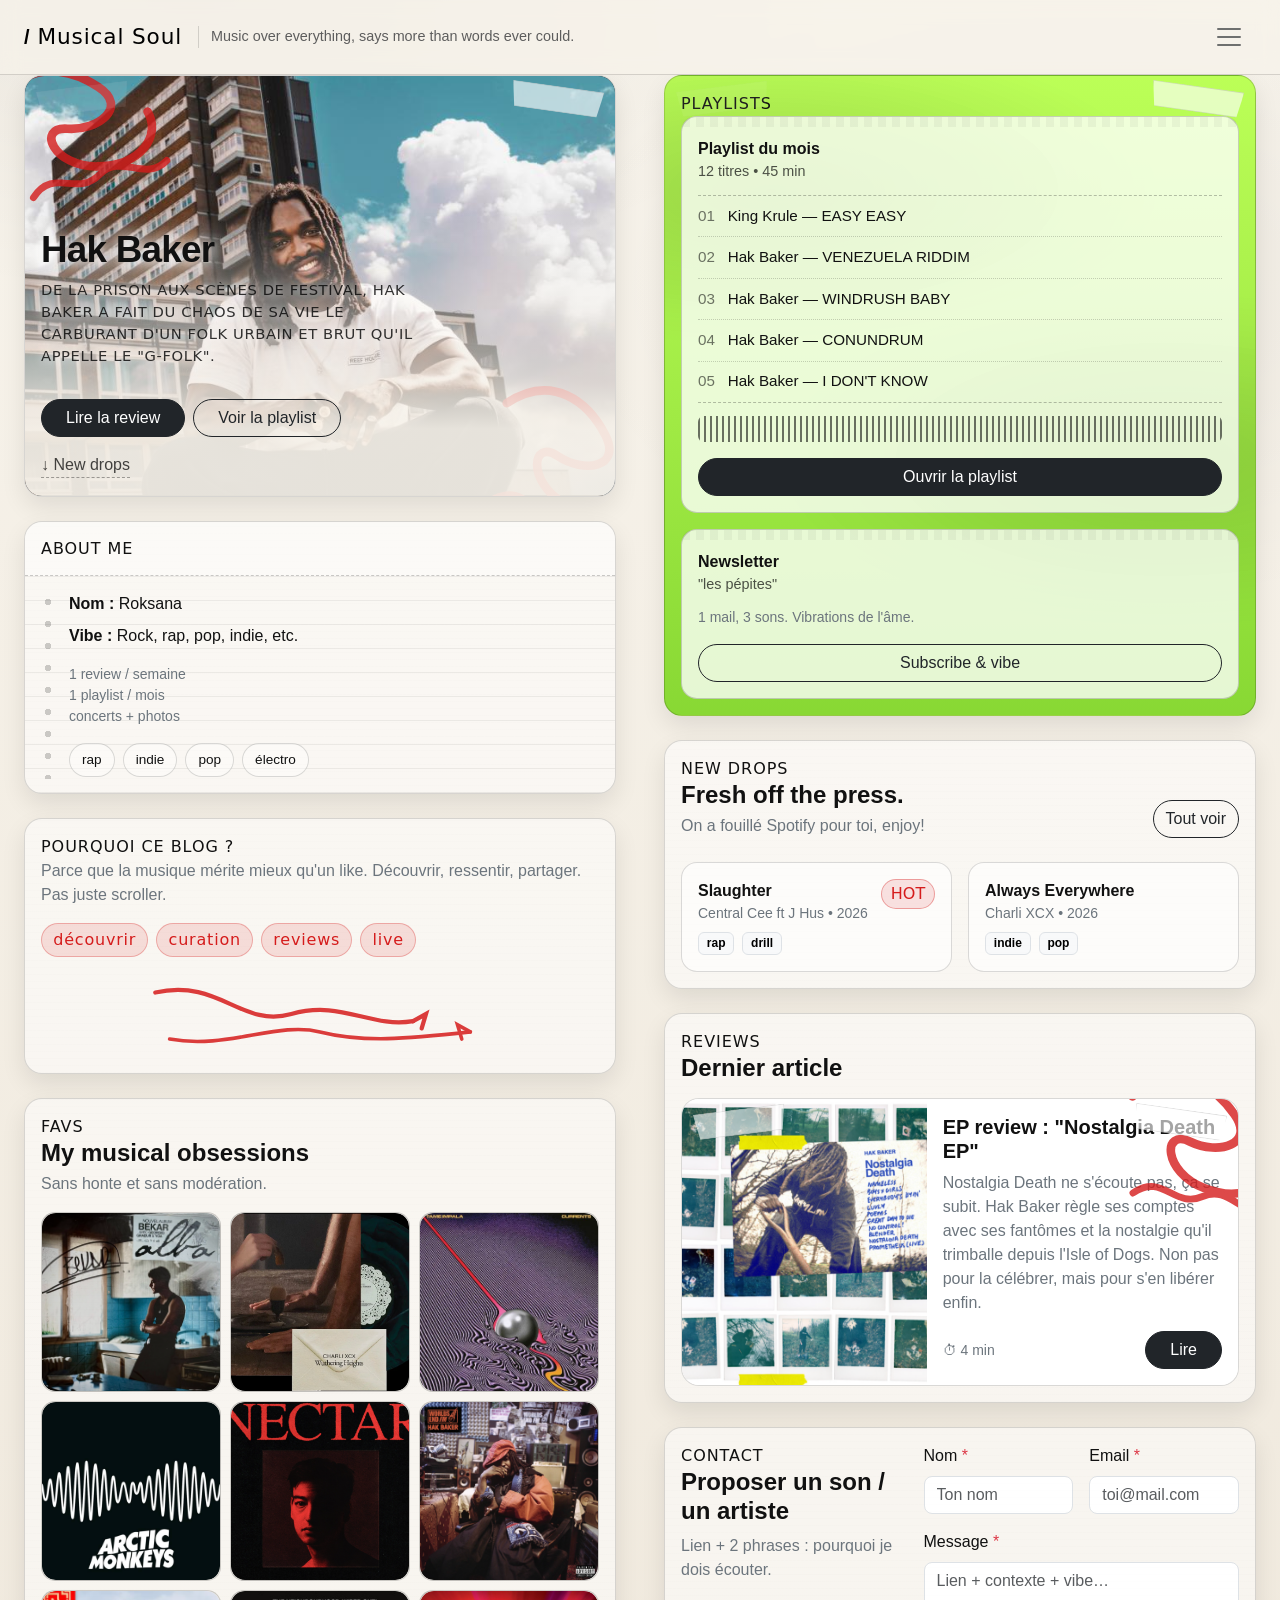
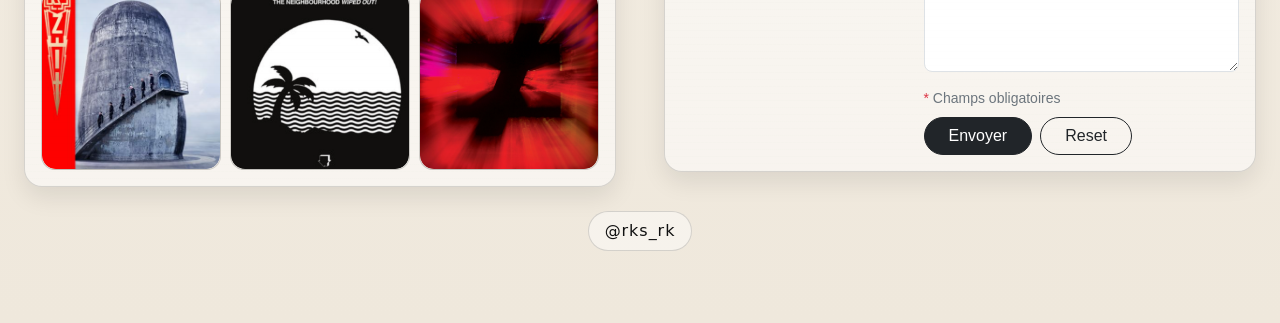
==== commit 44c8e251: "Update index.html" ====
--- a/index.html
+++ b/index.html
@@ -1,5 +1,5 @@
 
-              <!DOCTYPE html>!
+              <!DOCTYPE html>
 <html lang="fr">
 <head>
   <meta charset="utf-8" />
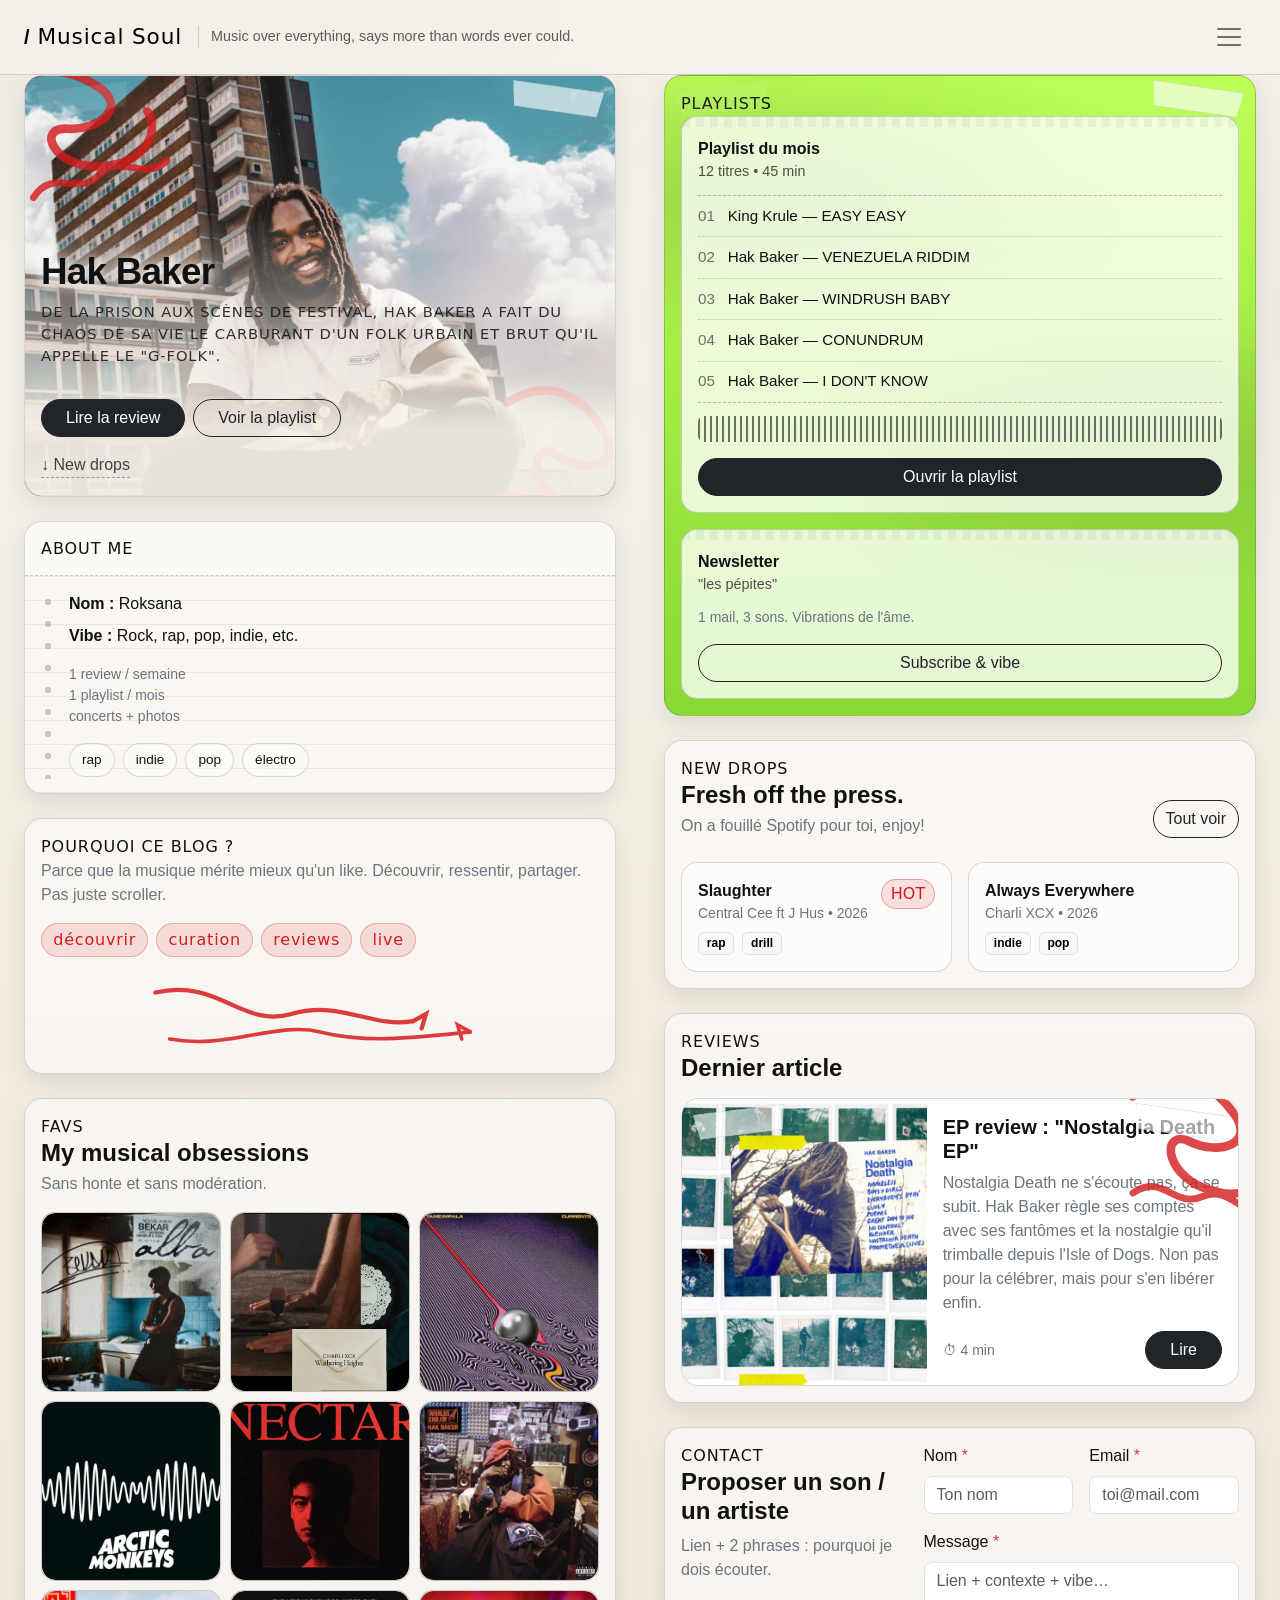
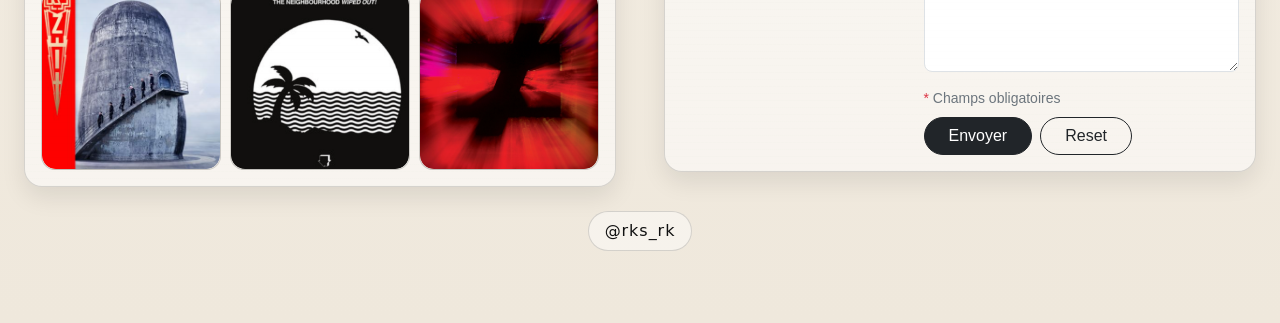
==== commit ce4f0027: "Update index.html" ====
--- a/index.html
+++ b/index.html
@@ -76,7 +76,7 @@
 
             <div class="poster-overlay">
               <h1 class="title">Hak Baker</h1>
-              <p class="poster-desc">
+              <p class="marker small">
                 De la prison aux scènes de festival, Hak Baker a fait du chaos de sa vie le carburant d'un folk urbain et brut qu'il appelle le "G-folk".
               </p>
               <div class="d-flex gap-2 flex-wrap mt-3">
